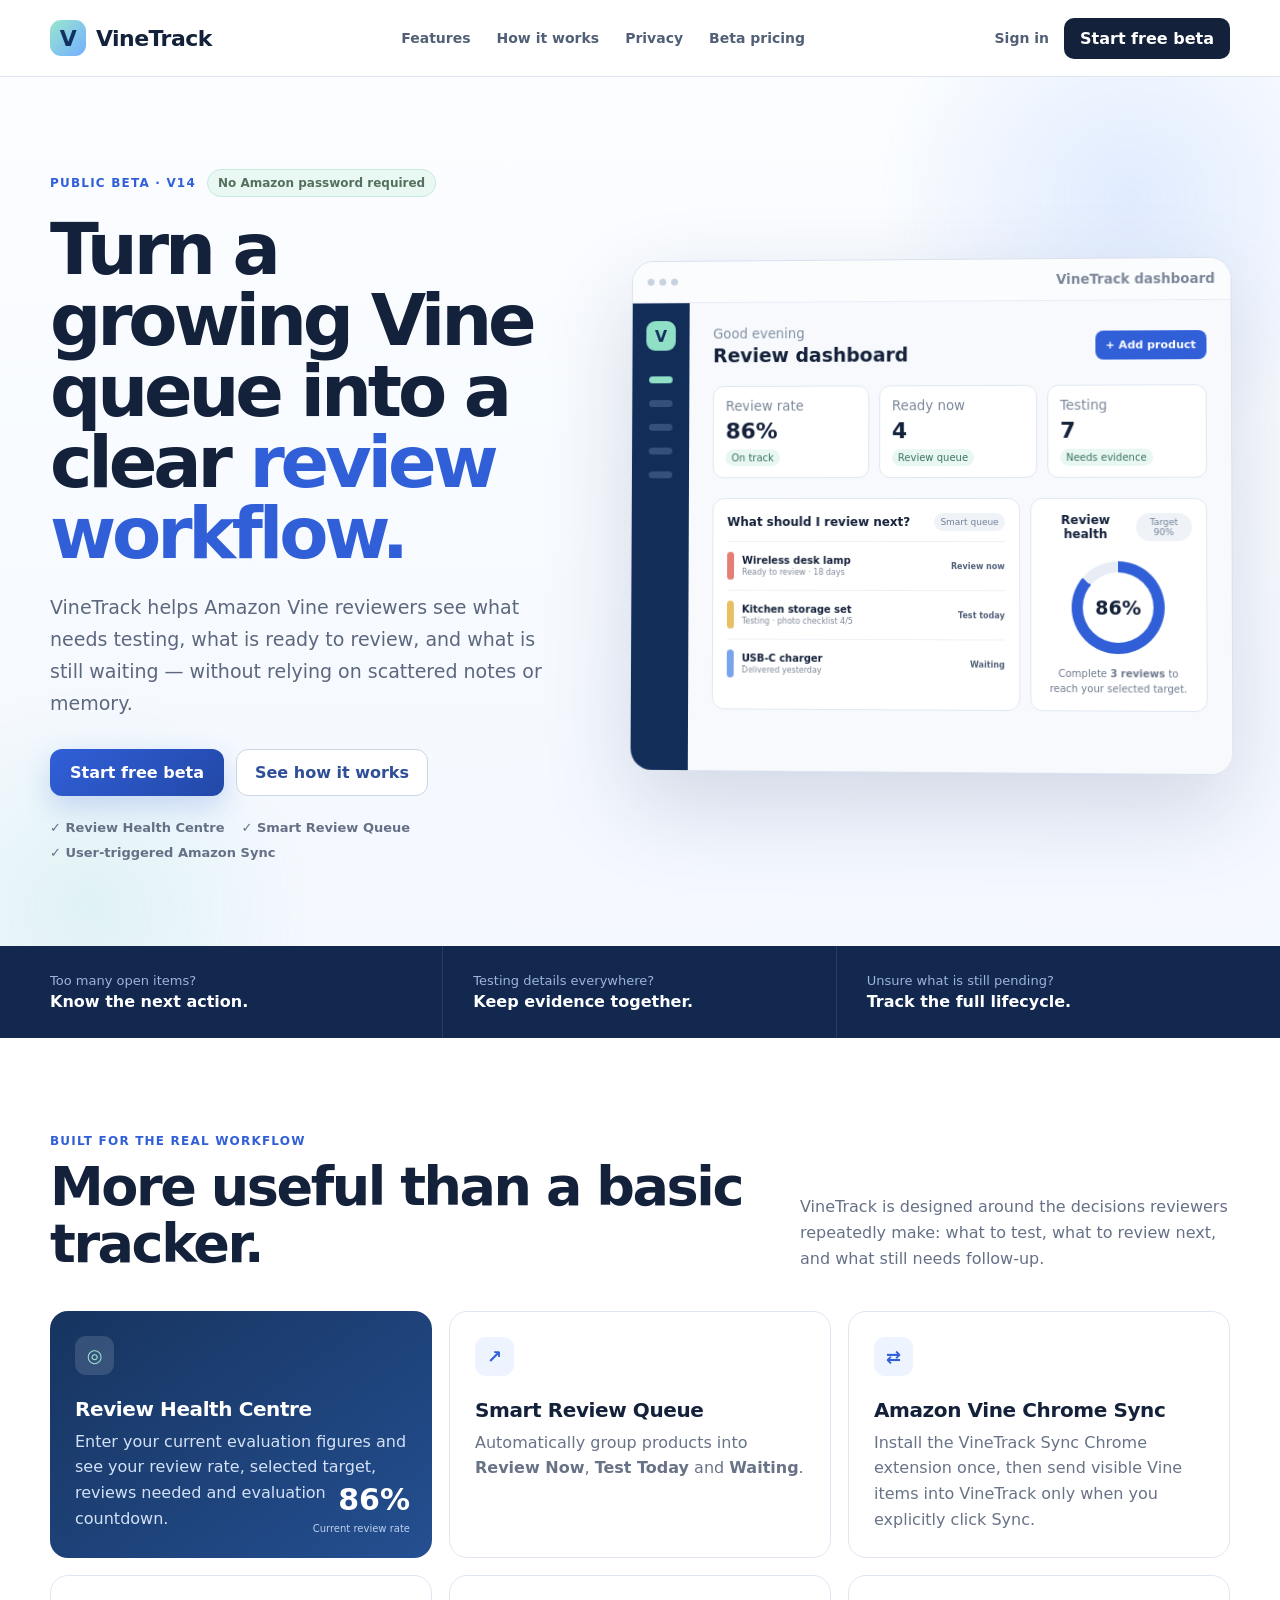
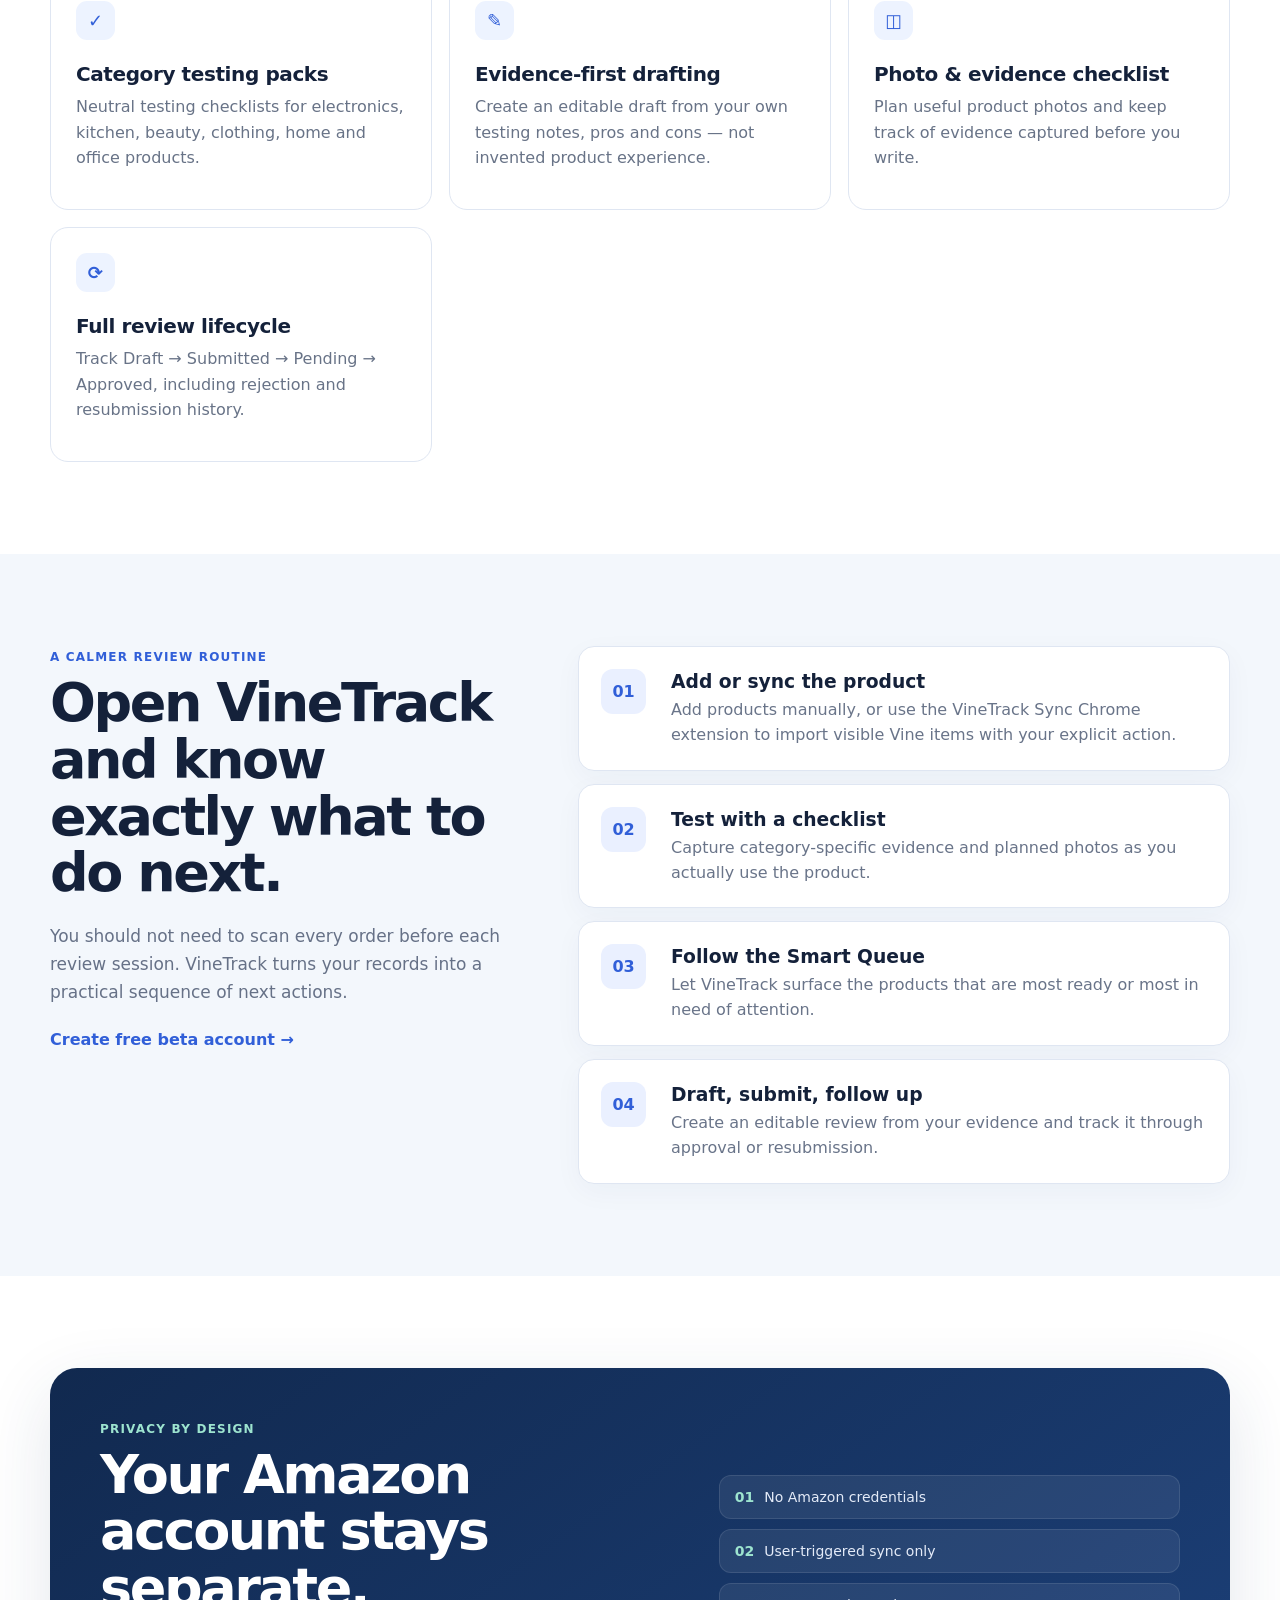
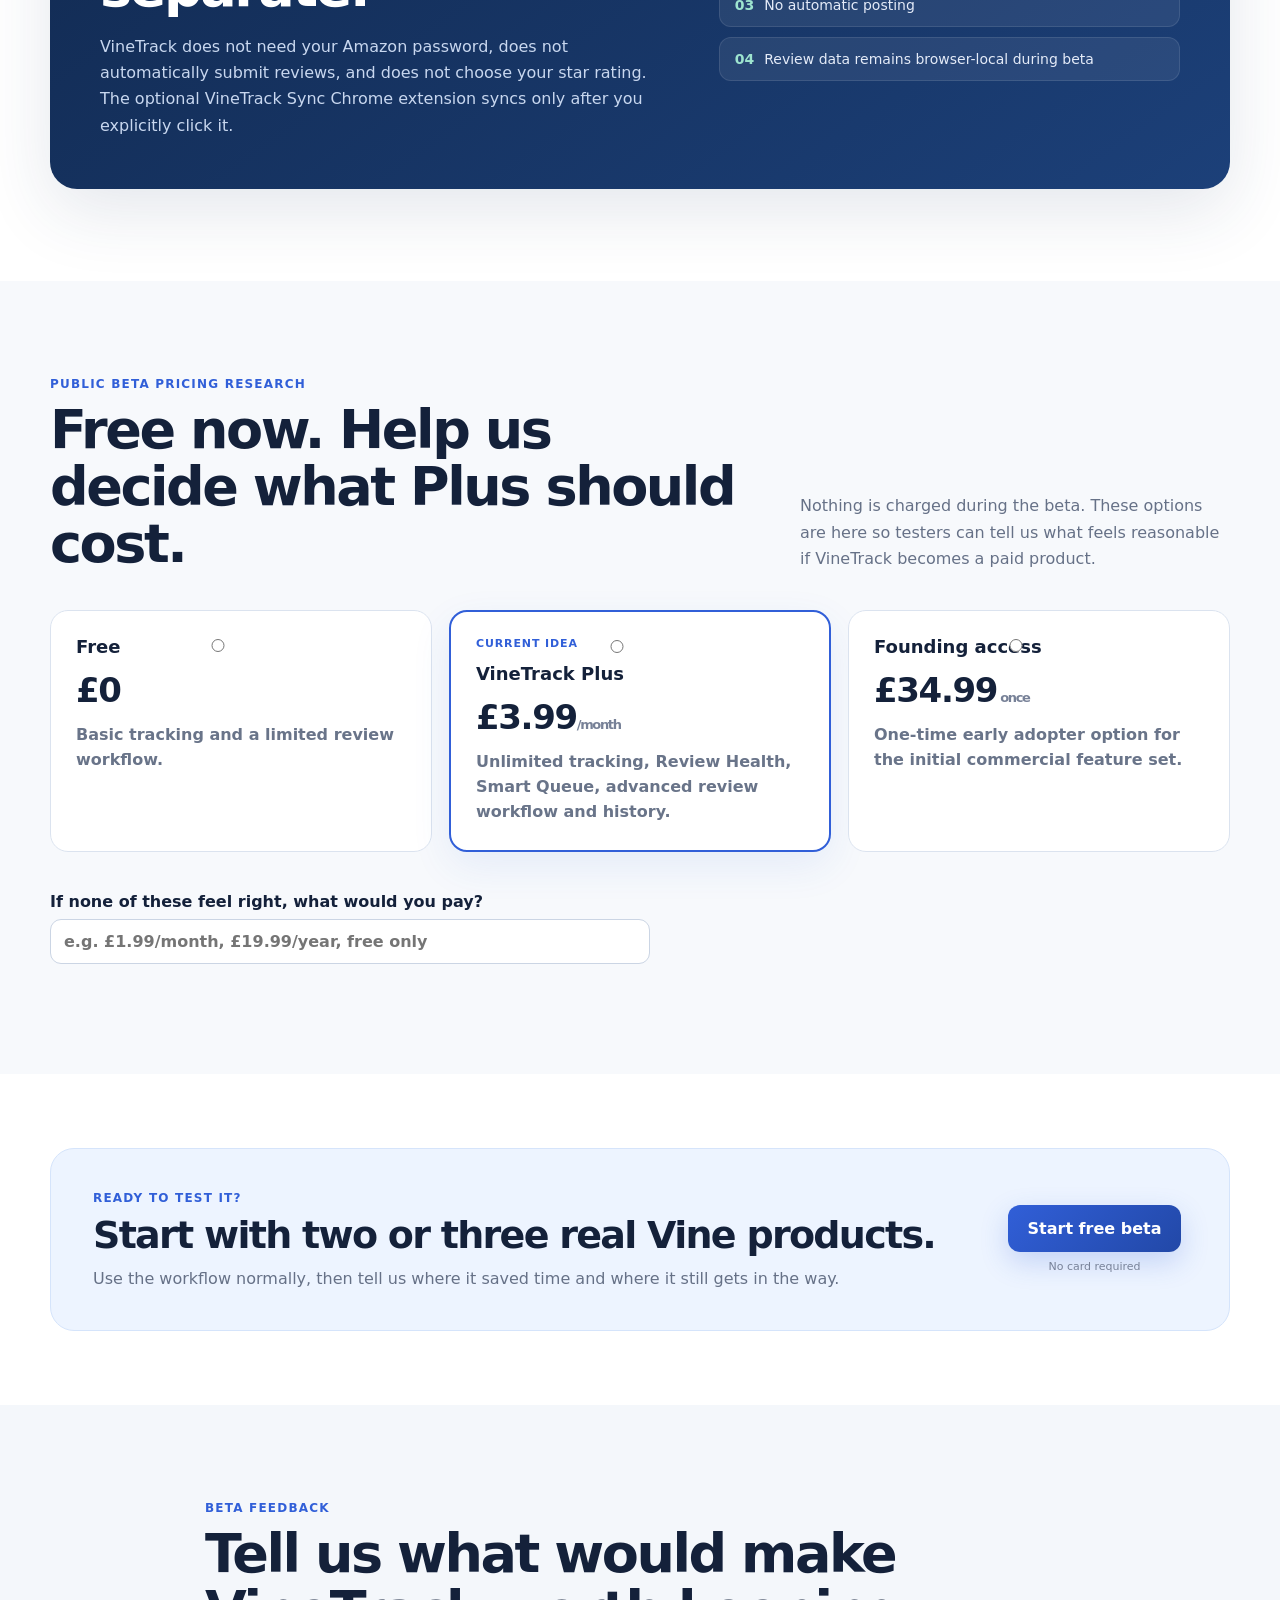
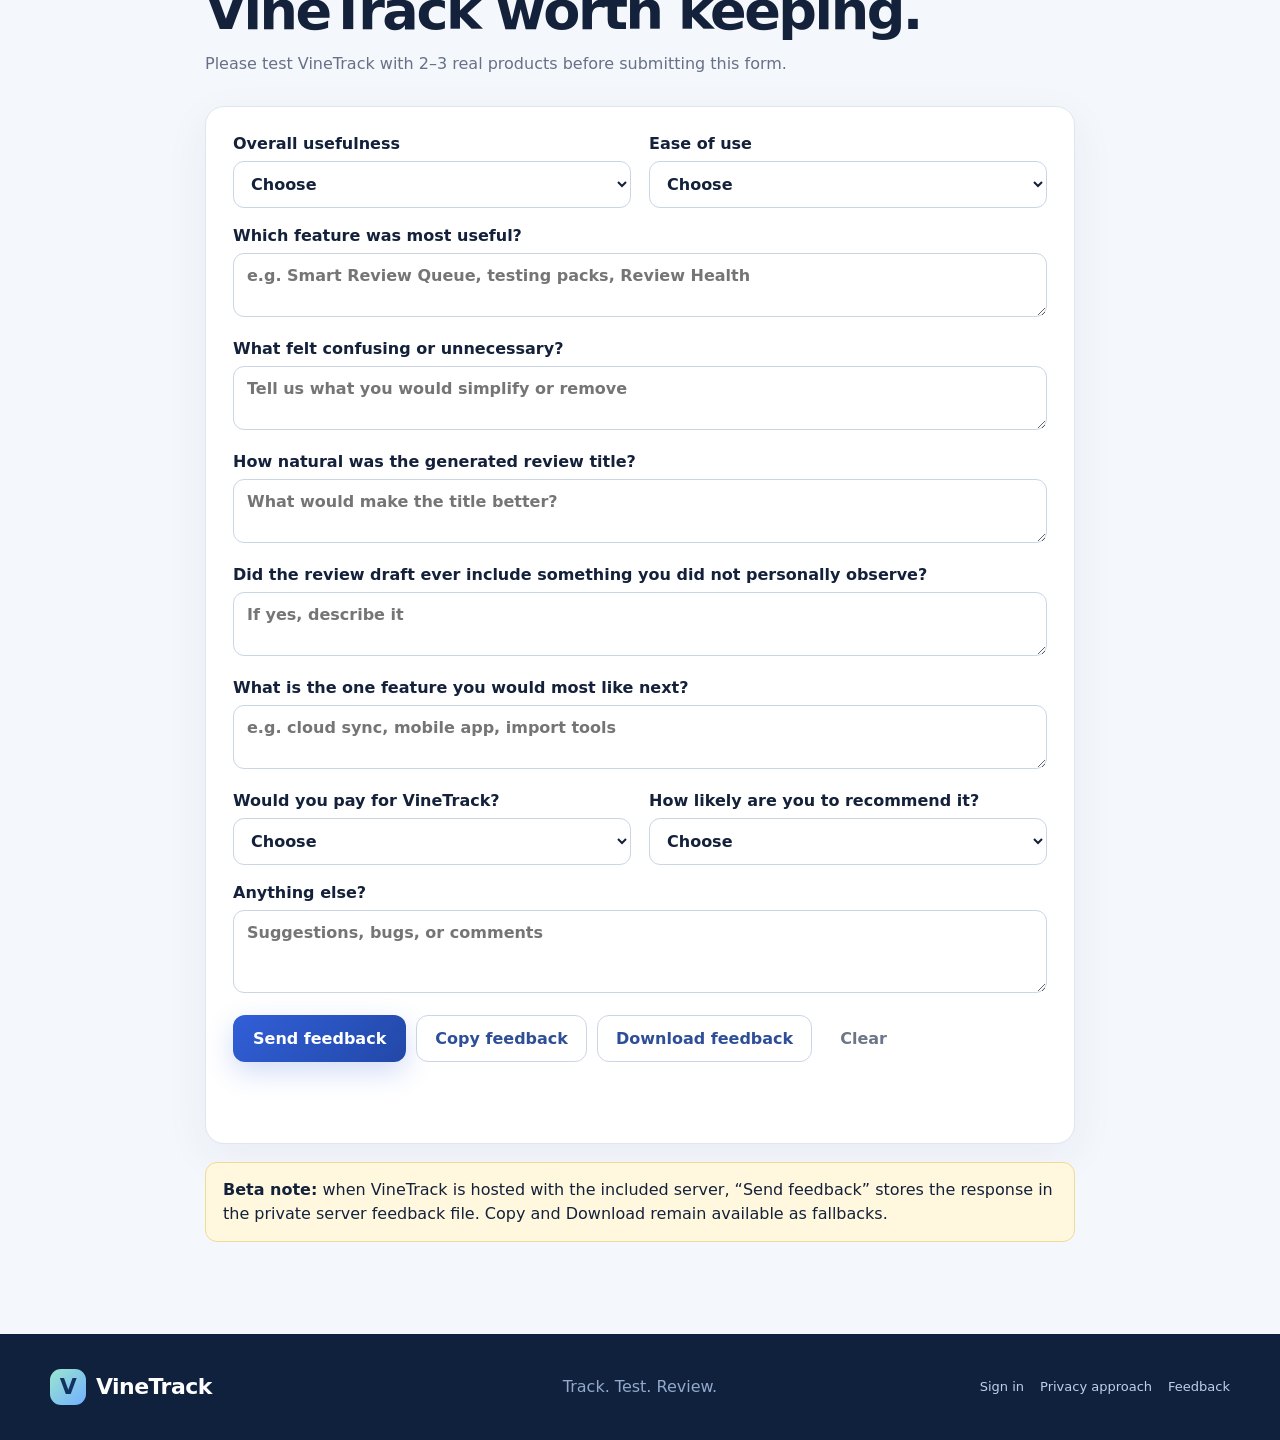
==== index.html @ eb15764d "Add files via upload" ====
<!doctype html>
<html lang="en">
<head>
  <meta charset="utf-8" />
  <meta name="viewport" content="width=device-width, initial-scale=1" />
  <meta name="description" content="VineTrack helps Amazon Vine reviewers organise products, testing, review health, drafting and submission follow-up." />
  <title>VineTrack · Track. Test. Review.</title>
  <link rel="stylesheet" href="landing.css" />
</head>
<body>
<header class="site-header">
  <div class="wrap nav-wrap">
    <a class="brand" href="#top" aria-label="VineTrack home"><span class="brand-mark">V</span><span>VineTrack</span></a>
    <nav aria-label="Main navigation">
      <a href="#features">Features</a>
      <a href="#workflow">How it works</a>
      <a href="#privacy">Privacy</a>
      <a href="#pricing">Beta pricing</a>
    </nav>
    <div class="nav-actions">
      <a id="signinLink" class="text-link" href="login.html">Sign in</a>
      <a id="headerCta" class="small-cta" href="login.html?mode=register">Start free beta</a>
    </div>
  </div>
</header>

<main id="top">
  <section class="hero">
    <div class="hero-glow hero-glow-one"></div><div class="hero-glow hero-glow-two"></div>
    <div class="wrap hero-grid">
      <div class="hero-copy">
        <div class="hero-badges"><span class="eyebrow">Public beta · v14</span><span class="quiet-badge">No Amazon password required</span></div>
        <h1>Turn a growing Vine queue into a clear <span>review workflow.</span></h1>
        <p class="lead">VineTrack helps Amazon Vine reviewers see what needs testing, what is ready to review, and what is still waiting — without relying on scattered notes or memory.</p>
        <div class="hero-actions">
          <a id="heroCta" class="primary" href="login.html?mode=register">Start free beta</a>
          <a class="secondary" href="#workflow">See how it works</a>
        </div>
        <div class="trust-row"><span>✓ Review Health Centre</span><span>✓ Smart Review Queue</span><span>✓ User-triggered Amazon Sync</span></div>
      </div>

      <div class="product-preview" aria-label="VineTrack dashboard preview">
        <div class="preview-topbar"><div><span class="preview-dot"></span><span class="preview-dot"></span><span class="preview-dot"></span></div><small>VineTrack dashboard</small></div>
        <div class="preview-body">
          <div class="preview-sidebar">
            <div class="mini-logo">V</div>
            <span class="active"></span><span></span><span></span><span></span><span></span>
          </div>
          <div class="preview-main">
            <div class="preview-heading"><div><small>Good evening</small><strong>Review dashboard</strong></div><span class="preview-button">+ Add product</span></div>
            <div class="preview-kpis"><div><small>Review rate</small><strong>86%</strong><em>On track</em></div><div><small>Ready now</small><strong>4</strong><em>Review queue</em></div><div><small>Testing</small><strong>7</strong><em>Needs evidence</em></div></div>
            <div class="preview-grid">
              <div class="preview-panel"><div class="panel-title"><strong>What should I review next?</strong><span>Smart queue</span></div><div class="queue-row"><i class="q-red"></i><p><b>Wireless desk lamp</b><small>Ready to review · 18 days</small></p><em>Review now</em></div><div class="queue-row"><i class="q-gold"></i><p><b>Kitchen storage set</b><small>Testing · photo checklist 4/5</small></p><em>Test today</em></div><div class="queue-row"><i class="q-blue"></i><p><b>USB-C charger</b><small>Delivered yesterday</small></p><em>Waiting</em></div></div>
              <div class="preview-panel health-mini"><div class="panel-title"><strong>Review health</strong><span>Target 90%</span></div><div class="ring"><span>86%</span></div><p>Complete <b>3 reviews</b> to reach your selected target.</p></div>
            </div>
          </div>
        </div>
      </div>
    </div>
  </section>

  <section class="problem-strip">
    <div class="wrap problem-grid">
      <div><span>Too many open items?</span><strong>Know the next action.</strong></div>
      <div><span>Testing details everywhere?</span><strong>Keep evidence together.</strong></div>
      <div><span>Unsure what is still pending?</span><strong>Track the full lifecycle.</strong></div>
    </div>
  </section>

  <section id="features" class="section">
    <div class="wrap">
      <div class="section-heading"><div><span class="eyebrow">Built for the real workflow</span><h2>More useful than a basic tracker.</h2></div><p>VineTrack is designed around the decisions reviewers repeatedly make: what to test, what to review next, and what still needs follow-up.</p></div>
      <div class="feature-grid">
        <article class="feature-card featured"><span class="feature-icon">◎</span><h3>Review Health Centre</h3><p>Enter your current evaluation figures and see your review rate, selected target, reviews needed and evaluation countdown.</p><div class="feature-metric"><strong>86%</strong><span>Current review rate</span></div></article>
        <article class="feature-card"><span class="feature-icon">↗</span><h3>Smart Review Queue</h3><p>Automatically group products into <b>Review Now</b>, <b>Test Today</b> and <b>Waiting</b>.</p></article>
        <article class="feature-card"><span class="feature-icon">⇄</span><h3>Amazon Vine Chrome Sync</h3><p>Install the VineTrack Sync Chrome extension once, then send visible Vine items into VineTrack only when you explicitly click Sync.</p></article>
        <article class="feature-card"><span class="feature-icon">✓</span><h3>Category testing packs</h3><p>Neutral testing checklists for electronics, kitchen, beauty, clothing, home and office products.</p></article>
        <article class="feature-card"><span class="feature-icon">✎</span><h3>Evidence-first drafting</h3><p>Create an editable draft from your own testing notes, pros and cons — not invented product experience.</p></article>
        <article class="feature-card"><span class="feature-icon">◫</span><h3>Photo & evidence checklist</h3><p>Plan useful product photos and keep track of evidence captured before you write.</p></article>
        <article class="feature-card"><span class="feature-icon">⟳</span><h3>Full review lifecycle</h3><p>Track Draft → Submitted → Pending → Approved, including rejection and resubmission history.</p></article>
      </div>
    </div>
  </section>

  <section id="workflow" class="section workflow-section">
    <div class="wrap workflow-grid">
      <div class="workflow-copy"><span class="eyebrow">A calmer review routine</span><h2>Open VineTrack and know exactly what to do next.</h2><p>You should not need to scan every order before each review session. VineTrack turns your records into a practical sequence of next actions.</p><a class="inline-cta" href="login.html?mode=register">Create free beta account →</a></div>
      <div class="steps">
        <article><span>01</span><div><h3>Add or sync the product</h3><p>Add products manually, or use the VineTrack Sync Chrome extension to import visible Vine items with your explicit action.</p></div></article>
        <article><span>02</span><div><h3>Test with a checklist</h3><p>Capture category-specific evidence and planned photos as you actually use the product.</p></div></article>
        <article><span>03</span><div><h3>Follow the Smart Queue</h3><p>Let VineTrack surface the products that are most ready or most in need of attention.</p></div></article>
        <article><span>04</span><div><h3>Draft, submit, follow up</h3><p>Create an editable review from your evidence and track it through approval or resubmission.</p></div></article>
      </div>
    </div>
  </section>

  <section id="privacy" class="section privacy-section">
    <div class="wrap privacy-card">
      <div><span class="eyebrow">Privacy by design</span><h2>Your Amazon account stays separate.</h2><p>VineTrack does not need your Amazon password, does not automatically submit reviews, and does not choose your star rating. The optional VineTrack Sync Chrome extension syncs only after you explicitly click it.</p></div>
      <div class="privacy-points"><span><b>01</b>No Amazon credentials</span><span><b>02</b>User-triggered sync only</span><span><b>03</b>No automatic posting</span><span><b>04</b>Review data remains browser-local during beta</span></div>
    </div>
  </section>

  <section id="pricing" class="section pricing-section">
    <div class="wrap">
      <div class="section-heading"><div><span class="eyebrow">Public beta pricing research</span><h2>Free now. Help us decide what Plus should cost.</h2></div><p>Nothing is charged during the beta. These options are here so testers can tell us what feels reasonable if VineTrack becomes a paid product.</p></div>
      <div class="pricing-grid">
        <label class="price-card"><input type="radio" name="priceChoice" value="Free plan only"><span class="plan-name">Free</span><strong>£0</strong><p>Basic tracking and a limited review workflow.</p></label>
        <label class="price-card recommended"><input type="radio" name="priceChoice" value="Plus £3.99/month or £34.99/year"><em>Current idea</em><span class="plan-name">VineTrack Plus</span><strong>£3.99<small>/month</small></strong><p>Unlimited tracking, Review Health, Smart Queue, advanced review workflow and history.</p></label>
        <label class="price-card"><input type="radio" name="priceChoice" value="Early adopter lifetime £34.99"><span class="plan-name">Founding access</span><strong>£34.99<small> once</small></strong><p>One-time early adopter option for the initial commercial feature set.</p></label>
      </div>
      <label class="wide-field">If none of these feel right, what would you pay?<input id="customPrice" placeholder="e.g. £1.99/month, £19.99/year, free only" /></label>
    </div>
  </section>

  <section class="beta-cta">
    <div class="wrap beta-cta-card"><div><span class="eyebrow">Ready to test it?</span><h2>Start with two or three real Vine products.</h2><p>Use the workflow normally, then tell us where it saved time and where it still gets in the way.</p></div><div class="cta-stack"><a id="bottomCta" class="primary" href="login.html?mode=register">Start free beta</a><span>No card required</span></div></div>
  </section>

  <section id="feedback" class="section feedback-section">
    <div class="wrap form-wrap">
      <span class="eyebrow">Beta feedback</span>
      <h2>Tell us what would make VineTrack worth keeping.</h2>
      <p class="sub">Please test VineTrack with 2–3 real products before submitting this form.</p>
      <form id="feedbackForm">
        <div class="two-col">
          <label>Overall usefulness<select id="usefulness" required><option value="">Choose</option><option>5 - Extremely useful</option><option>4 - Very useful</option><option>3 - Useful</option><option>2 - Slightly useful</option><option>1 - Not useful</option></select></label>
          <label>Ease of use<select id="ease" required><option value="">Choose</option><option>5 - Very easy</option><option>4 - Easy</option><option>3 - Okay</option><option>2 - Difficult</option><option>1 - Very difficult</option></select></label>
        </div>
        <label>Which feature was most useful?<textarea id="mostUseful" rows="2" placeholder="e.g. Smart Review Queue, testing packs, Review Health"></textarea></label>
        <label>What felt confusing or unnecessary?<textarea id="confusing" rows="2" placeholder="Tell us what you would simplify or remove"></textarea></label>
        <label>How natural was the generated review title?<textarea id="titleFeedback" rows="2" placeholder="What would make the title better?"></textarea></label>
        <label>Did the review draft ever include something you did not personally observe?<textarea id="accuracyFeedback" rows="2" placeholder="If yes, describe it"></textarea></label>
        <label>What is the one feature you would most like next?<textarea id="nextFeature" rows="2" placeholder="e.g. cloud sync, mobile app, import tools"></textarea></label>
        <div class="two-col"><label>Would you pay for VineTrack?<select id="wouldPay"><option value="">Choose</option><option>Yes</option><option>Maybe</option><option>No</option></select></label><label>How likely are you to recommend it?<select id="recommend"><option value="">Choose</option><option>10 - Extremely likely</option><option>9</option><option>8</option><option>7</option><option>6</option><option>5</option><option>4</option><option>3</option><option>2</option><option>1</option><option>0 - Not at all likely</option></select></label></div>
        <label>Anything else?<textarea id="anythingElse" rows="3" placeholder="Suggestions, bugs, or comments"></textarea></label>
        <div class="form-actions"><button type="button" id="sendFeedback" class="primary">Send feedback</button><button type="button" id="copyFeedback" class="secondary">Copy feedback</button><button type="button" id="downloadFeedback" class="secondary">Download feedback</button><button type="reset" class="ghost">Clear</button></div>
        <p id="feedbackStatus" class="status"></p>
      </form>
      <div class="note"><strong>Beta note:</strong> when VineTrack is hosted with the included server, “Send feedback” stores the response in the private server feedback file. Copy and Download remain available as fallbacks.</div>
    </div>
  </section>
</main>

<footer><div class="wrap footer-grid"><div class="brand footer-brand"><span class="brand-mark">V</span><span>VineTrack</span></div><p>Track. Test. Review.</p><div><a href="login.html">Sign in</a><a href="#privacy">Privacy approach</a><a href="#feedback">Feedback</a></div></div></footer>
<script src="home.js"></script>
<script src="beta.js"></script>
</body>
</html>
---- landing.css ----
:root{--ink:#14213a;--muted:#667187;--blue:#315fd8;--blue2:#2248a7;--soft:#f5f8fd;--soft2:#edf3fb;--line:#dfe6f2;--mint:#77d1b6;--navy:#10284f;--white:#fff;--shadow:0 22px 70px rgba(31,56,102,.12)}*{box-sizing:border-box}html{scroll-behavior:smooth}body{margin:0;font-family:Inter,ui-sans-serif,system-ui,-apple-system,BlinkMacSystemFont,"Segoe UI",sans-serif;color:var(--ink);background:#fff}.wrap{width:min(1180px,calc(100% - 38px));margin:auto}.site-header{position:sticky;top:0;z-index:20;background:rgba(255,255,255,.9);backdrop-filter:blur(16px);border-bottom:1px solid rgba(219,227,239,.9)}.nav-wrap{height:76px;display:flex;align-items:center;justify-content:space-between;gap:28px}.brand{display:flex;align-items:center;gap:10px;text-decoration:none;color:var(--ink);font-size:22px;font-weight:900;letter-spacing:-.025em}.brand-mark{display:grid;place-items:center;width:36px;height:36px;border-radius:11px;background:linear-gradient(135deg,#9ae6cf,#72afff);color:#12325f;font-weight:900}.site-header nav{display:flex;align-items:center;gap:26px}.site-header nav a,.text-link{color:#526077;text-decoration:none;font-size:14px;font-weight:750}.nav-actions{display:flex;align-items:center;gap:15px}.small-cta,.primary,.secondary,.ghost,.inline-cta{font:inherit;text-decoration:none;font-weight:820;cursor:pointer}.small-cta{background:var(--ink);color:#fff;border-radius:10px;padding:11px 16px}.hero{position:relative;overflow:hidden;padding:92px 0 86px;background:linear-gradient(180deg,#fbfdff 0%,#f4f8ff 100%)}.hero-glow{position:absolute;border-radius:50%;filter:blur(2px);pointer-events:none}.hero-glow-one{width:520px;height:520px;background:radial-gradient(circle,rgba(105,155,255,.17),rgba(105,155,255,0) 68%);right:-110px;top:-140px}.hero-glow-two{width:440px;height:440px;background:radial-gradient(circle,rgba(91,207,173,.13),rgba(91,207,173,0) 70%);left:-130px;bottom:-180px}.hero-grid{display:grid;grid-template-columns:.92fr 1.08fr;gap:66px;align-items:center;position:relative}.hero-badges{display:flex;align-items:center;gap:11px;flex-wrap:wrap}.eyebrow{display:inline-block;color:var(--blue);font-weight:900;letter-spacing:.1em;text-transform:uppercase;font-size:12px}.quiet-badge{font-size:12px;font-weight:750;color:#54705f;background:#eaf8f3;border:1px solid #c6eadf;border-radius:999px;padding:6px 10px}.hero h1{font-size:clamp(48px,5.6vw,78px);line-height:.99;letter-spacing:-.058em;margin:17px 0 23px;max-width:760px}.hero h1 span{color:var(--blue)}.lead{font-size:19px;line-height:1.68;color:#5c687d;max-width:680px;margin:0}.hero-actions{display:flex;gap:12px;margin:30px 0 24px}.primary{display:inline-flex;align-items:center;justify-content:center;background:linear-gradient(135deg,var(--blue),var(--blue2));color:#fff;border:0;border-radius:12px;padding:14px 20px;box-shadow:0 10px 28px rgba(49,95,216,.22)}.secondary{display:inline-flex;align-items:center;justify-content:center;border:1px solid #cbd5e5;border-radius:12px;padding:13px 18px;color:#2e4f98;background:#fff}.ghost{border:0;background:transparent;color:#6d7688;padding:13px 18px}.trust-row{display:flex;flex-wrap:wrap;gap:10px 17px;color:#657086;font-size:13px;font-weight:680}.product-preview{background:#fff;border:1px solid #d9e1ee;border-radius:22px;box-shadow:0 34px 90px rgba(31,56,102,.17);overflow:hidden;transform:perspective(1200px) rotateY(-2deg) rotateX(1deg)}.preview-topbar{height:42px;display:flex;align-items:center;justify-content:space-between;padding:0 15px;border-bottom:1px solid #e8edf5;background:#fbfcfe}.preview-topbar>div{display:flex;gap:5px}.preview-dot{width:7px;height:7px;border-radius:50%;background:#c8d1de}.preview-topbar small{color:#7c8799;font-weight:700}.preview-body{display:grid;grid-template-columns:58px 1fr;min-height:470px}.preview-sidebar{background:#132d59;padding:18px 12px;display:flex;flex-direction:column;align-items:center;gap:17px}.mini-logo{width:30px;height:30px;border-radius:9px;display:grid;place-items:center;background:#8fe0c7;color:#15305c;font-weight:900;margin-bottom:9px}.preview-sidebar span{width:24px;height:7px;border-radius:999px;background:#34507b}.preview-sidebar span.active{background:#8fe0c7}.preview-main{padding:24px;background:#f7f9fc}.preview-heading{display:flex;align-items:center;justify-content:space-between;gap:15px}.preview-heading>div{display:flex;flex-direction:column}.preview-heading small{color:#8290a4}.preview-heading strong{font-size:19px;margin-top:3px}.preview-button{font-size:11px;color:#fff;background:#315fd8;padding:8px 10px;border-radius:8px;font-weight:800}.preview-kpis{display:grid;grid-template-columns:repeat(3,1fr);gap:10px;margin:20px 0}.preview-kpis>div{background:#fff;border:1px solid #e1e7f1;border-radius:11px;padding:12px}.preview-kpis small{color:#7b8799;display:block}.preview-kpis strong{font-size:22px;display:block;margin:5px 0 3px}.preview-kpis em{font-style:normal;font-size:10px;color:#39725f;background:#e8f7f2;border-radius:999px;padding:3px 6px}.preview-grid{display:grid;grid-template-columns:1.5fr .85fr;gap:10px}.preview-panel{background:#fff;border:1px solid #e1e7f1;border-radius:12px;padding:14px}.panel-title{display:flex;justify-content:space-between;align-items:center;gap:10px;margin-bottom:10px}.panel-title strong{font-size:12px}.panel-title span{font-size:9px;color:#718096;background:#eff3f8;border-radius:999px;padding:4px 6px}.queue-row{display:grid;grid-template-columns:7px 1fr auto;gap:8px;align-items:center;border-top:1px solid #edf1f6;padding:10px 0}.queue-row i{width:7px;height:28px;border-radius:99px}.q-red{background:#e57e75}.q-gold{background:#e8bf61}.q-blue{background:#78a4ee}.queue-row p{margin:0;display:flex;flex-direction:column;gap:2px}.queue-row b{font-size:10px}.queue-row small{font-size:8px;color:#7d8797}.queue-row>em{font-size:8px;font-style:normal;font-weight:800;color:#52617b}.health-mini{text-align:center}.ring{width:92px;height:92px;border-radius:50%;margin:20px auto 13px;background:conic-gradient(#315fd8 0 86%,#e8edf5 86% 100%);position:relative;display:grid;place-items:center}.ring:after{content:"";position:absolute;width:70px;height:70px;background:#fff;border-radius:50%}.ring span{position:relative;z-index:1;font-weight:900;font-size:19px}.health-mini p{font-size:10px;line-height:1.45;color:#6f7a8e;margin:0}.problem-strip{background:#12284f;color:#fff}.problem-grid{display:grid;grid-template-columns:repeat(3,1fr)}.problem-grid>div{padding:27px 30px;border-right:1px solid rgba(255,255,255,.1);display:flex;flex-direction:column;gap:4px}.problem-grid>div:first-child{padding-left:0}.problem-grid>div:last-child{border-right:0}.problem-grid span{color:#9eb4d6;font-size:13px}.problem-grid strong{font-size:16px}.section{padding:92px 0}.section-heading{display:grid;grid-template-columns:1fr minmax(300px,430px);gap:55px;align-items:end;margin-bottom:38px}.section-heading h2,.workflow-copy h2,.privacy-card h2,.beta-cta-card h2,.feedback-section h2{font-size:clamp(34px,4.5vw,54px);letter-spacing:-.045em;line-height:1.05;margin:10px 0 0}.section-heading p,.workflow-copy>p,.privacy-card p,.beta-cta-card p,.sub{color:var(--muted);line-height:1.65;margin:0}.feature-grid{display:grid;grid-template-columns:repeat(3,1fr);gap:17px}.feature-card{border:1px solid var(--line);border-radius:18px;padding:25px;background:#fff;min-height:235px;position:relative;overflow:hidden}.feature-card.featured{background:linear-gradient(145deg,#17345f,#244f91);color:#fff;border:0}.feature-card.featured p{color:#d3e1f6}.feature-icon{display:grid;place-items:center;width:39px;height:39px;border-radius:11px;background:#edf3ff;color:#315fd8;font-weight:900;font-size:18px}.featured .feature-icon{background:rgba(255,255,255,.13);color:#9ee3cf}.feature-card h3{font-size:20px;margin:22px 0 8px;letter-spacing:-.02em}.feature-card p{color:#687387;line-height:1.6;margin:0}.feature-metric{position:absolute;right:22px;bottom:22px;text-align:right}.feature-metric strong{display:block;font-size:30px}.feature-metric span{font-size:10px;color:#bfd1ed}.workflow-section{background:#f3f7fc}.workflow-grid{display:grid;grid-template-columns:.82fr 1.18fr;gap:75px;align-items:start}.workflow-copy{position:sticky;top:118px}.workflow-copy>p{margin-top:20px;font-size:17px}.inline-cta{display:inline-block;margin-top:24px;color:var(--blue)}.steps{display:grid;gap:13px}.steps article{display:grid;grid-template-columns:54px 1fr;gap:16px;background:#fff;border:1px solid #dfe6f2;border-radius:16px;padding:22px;box-shadow:0 8px 28px rgba(33,58,105,.04)}.steps article>span{display:grid;place-items:center;width:45px;height:45px;border-radius:12px;background:#eaf0ff;color:#315fd8;font-weight:900}.steps h3{margin:2px 0 6px}.steps p{margin:0;color:#697489;line-height:1.55}.privacy-section{background:#fff}.privacy-card{background:linear-gradient(145deg,#11294f,#1c4079);color:#fff;border-radius:27px;padding:50px;display:grid;grid-template-columns:1.1fr .9fr;gap:55px;box-shadow:var(--shadow)}.privacy-card .eyebrow{color:#9de4cf}.privacy-card p{color:#c8d7ef;margin-top:17px}.privacy-points{display:grid;gap:10px;align-content:center}.privacy-points span{background:rgba(255,255,255,.07);border:1px solid rgba(255,255,255,.1);border-radius:12px;padding:13px 15px;color:#e4ebf8;font-size:14px}.privacy-points b{color:#9de4cf;margin-right:10px}.pricing-section{background:#f7f9fc}.pricing-grid{display:grid;grid-template-columns:repeat(3,1fr);gap:17px}.price-card{position:relative;display:flex;flex-direction:column;gap:13px;border:1px solid #dbe3ef;background:#fff;border-radius:18px;padding:25px;cursor:pointer}.price-card input{position:absolute;right:20px;top:20px}.price-card.recommended{border:2px solid #315fd8;box-shadow:0 14px 40px rgba(49,95,216,.09)}.price-card em{font-style:normal;color:#315fd8;font-size:11px;font-weight:900;text-transform:uppercase;letter-spacing:.08em}.plan-name{font-size:18px;font-weight:850}.price-card strong{font-size:34px;letter-spacing:-.04em}.price-card strong small{font-size:13px;color:#778197}.price-card p{margin:0;color:#697489;line-height:1.55}.wide-field{display:block;margin-top:22px;max-width:600px;font-weight:750}.wide-field input,label input,label select,label textarea{width:100%;margin-top:8px;border:1px solid #cbd5e4;border-radius:11px;padding:12px 13px;font:inherit;background:#fff;color:var(--ink)}.beta-cta{padding:74px 0;background:#fff}.beta-cta-card{background:#edf4ff;border:1px solid #d5e4fb;border-radius:24px;padding:38px 42px;display:flex;align-items:center;justify-content:space-between;gap:35px}.beta-cta-card h2{font-size:38px}.beta-cta-card p{margin-top:10px}.cta-stack{display:flex;flex-direction:column;align-items:center;gap:8px;min-width:185px}.cta-stack span{font-size:11px;color:#778198}.feedback-section{background:#f4f7fb}.form-wrap{max-width:870px}.feedback-section h2{margin-bottom:12px}.form-wrap form{margin-top:28px;background:#fff;border:1px solid #dfe6f1;border-radius:19px;padding:27px;box-shadow:0 13px 45px rgba(49,74,128,.06)}label{display:block;font-weight:750;margin:0 0 18px}.two-col{display:grid;grid-template-columns:1fr 1fr;gap:18px}.form-actions{display:flex;gap:10px;flex-wrap:wrap;margin-top:8px}.note{margin-top:18px;padding:15px 17px;background:#fff8df;border:1px solid #efdb96;border-radius:12px;line-height:1.5}.status{min-height:22px;color:#3159bf;font-weight:750}footer{background:#10213e;color:#d8e3f3;padding:35px 0}.footer-grid{display:grid;grid-template-columns:1fr auto 1fr;align-items:center;gap:20px}.footer-brand{color:#fff}.footer-grid p{margin:0;color:#93a9c9;text-align:center}.footer-grid>div:last-child{display:flex;justify-content:flex-end;gap:16px;flex-wrap:wrap}.footer-grid a{color:#bfd0e8;text-decoration:none;font-size:13px}@media(max-width:980px){.site-header nav{display:none}.hero-grid,.workflow-grid,.privacy-card{grid-template-columns:1fr}.product-preview{transform:none}.workflow-copy{position:static}.section-heading{grid-template-columns:1fr;gap:16px}.feature-grid{grid-template-columns:repeat(2,1fr)}.preview-body{min-height:430px}.privacy-card{padding:38px}.problem-grid{grid-template-columns:1fr}.problem-grid>div{padding:18px 0;border-right:0;border-bottom:1px solid rgba(255,255,255,.1)}.problem-grid>div:last-child{border-bottom:0}.pricing-grid{grid-template-columns:1fr}.footer-grid{grid-template-columns:1fr;text-align:center}.footer-grid>div:last-child{justify-content:center}.footer-brand{justify-content:center}}@media(max-width:680px){.wrap{width:min(100% - 26px,1180px)}.nav-wrap{height:68px}.text-link{display:none}.small-cta{padding:10px 12px}.hero{padding:62px 0}.hero-grid{gap:38px}.hero h1{font-size:46px}.lead{font-size:17px}.hero-actions{flex-direction:column;align-items:stretch}.hero-actions a{text-align:center}.feature-grid{grid-template-columns:1fr}.section{padding:66px 0}.preview-body{grid-template-columns:42px 1fr;min-height:390px}.preview-sidebar{padding:14px 7px}.preview-main{padding:15px}.preview-grid{grid-template-columns:1fr}.health-mini{display:none}.preview-kpis>div:nth-child(3){display:none}.preview-kpis{grid-template-columns:1fr 1fr}.beta-cta-card{flex-direction:column;align-items:flex-start;padding:30px 24px}.cta-stack{align-items:flex-start}.two-col{grid-template-columns:1fr}.form-wrap form{padding:21px}.privacy-card{padding:28px 23px}.site-header .brand{font-size:20px}}
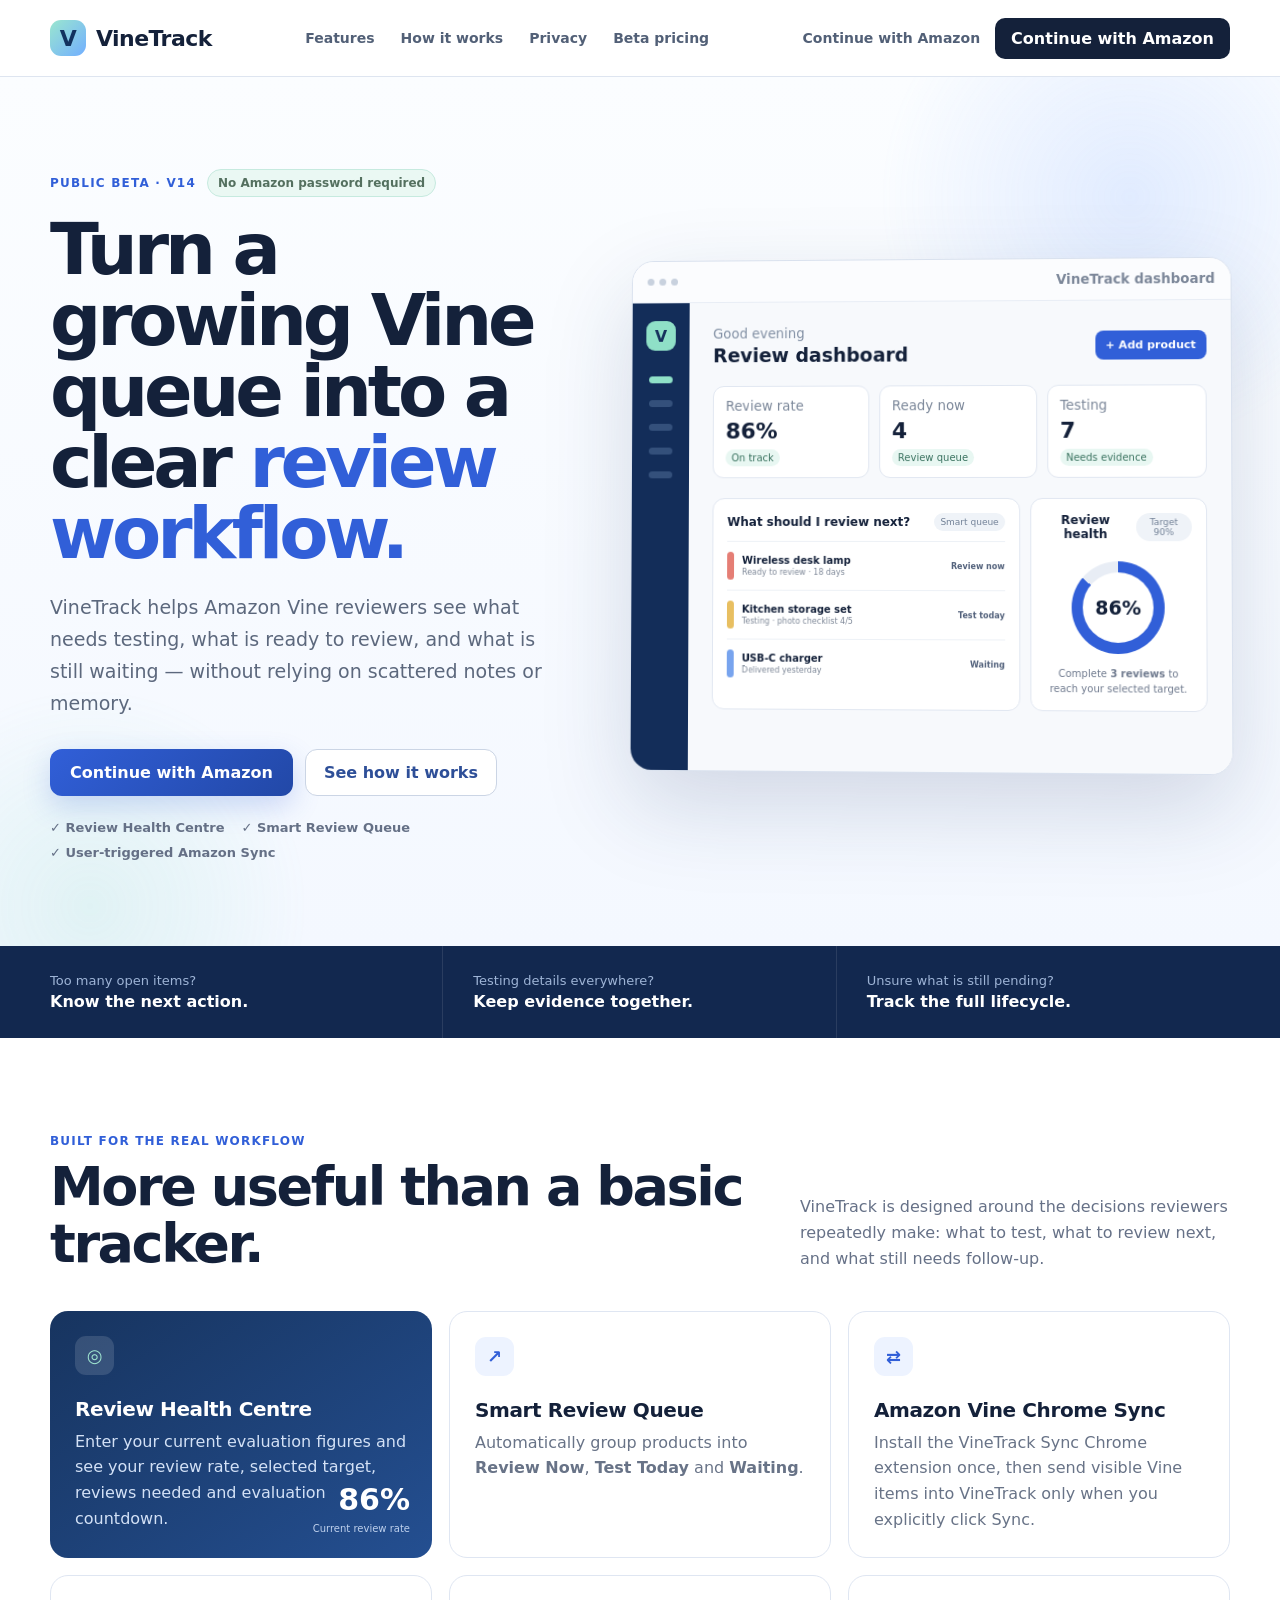
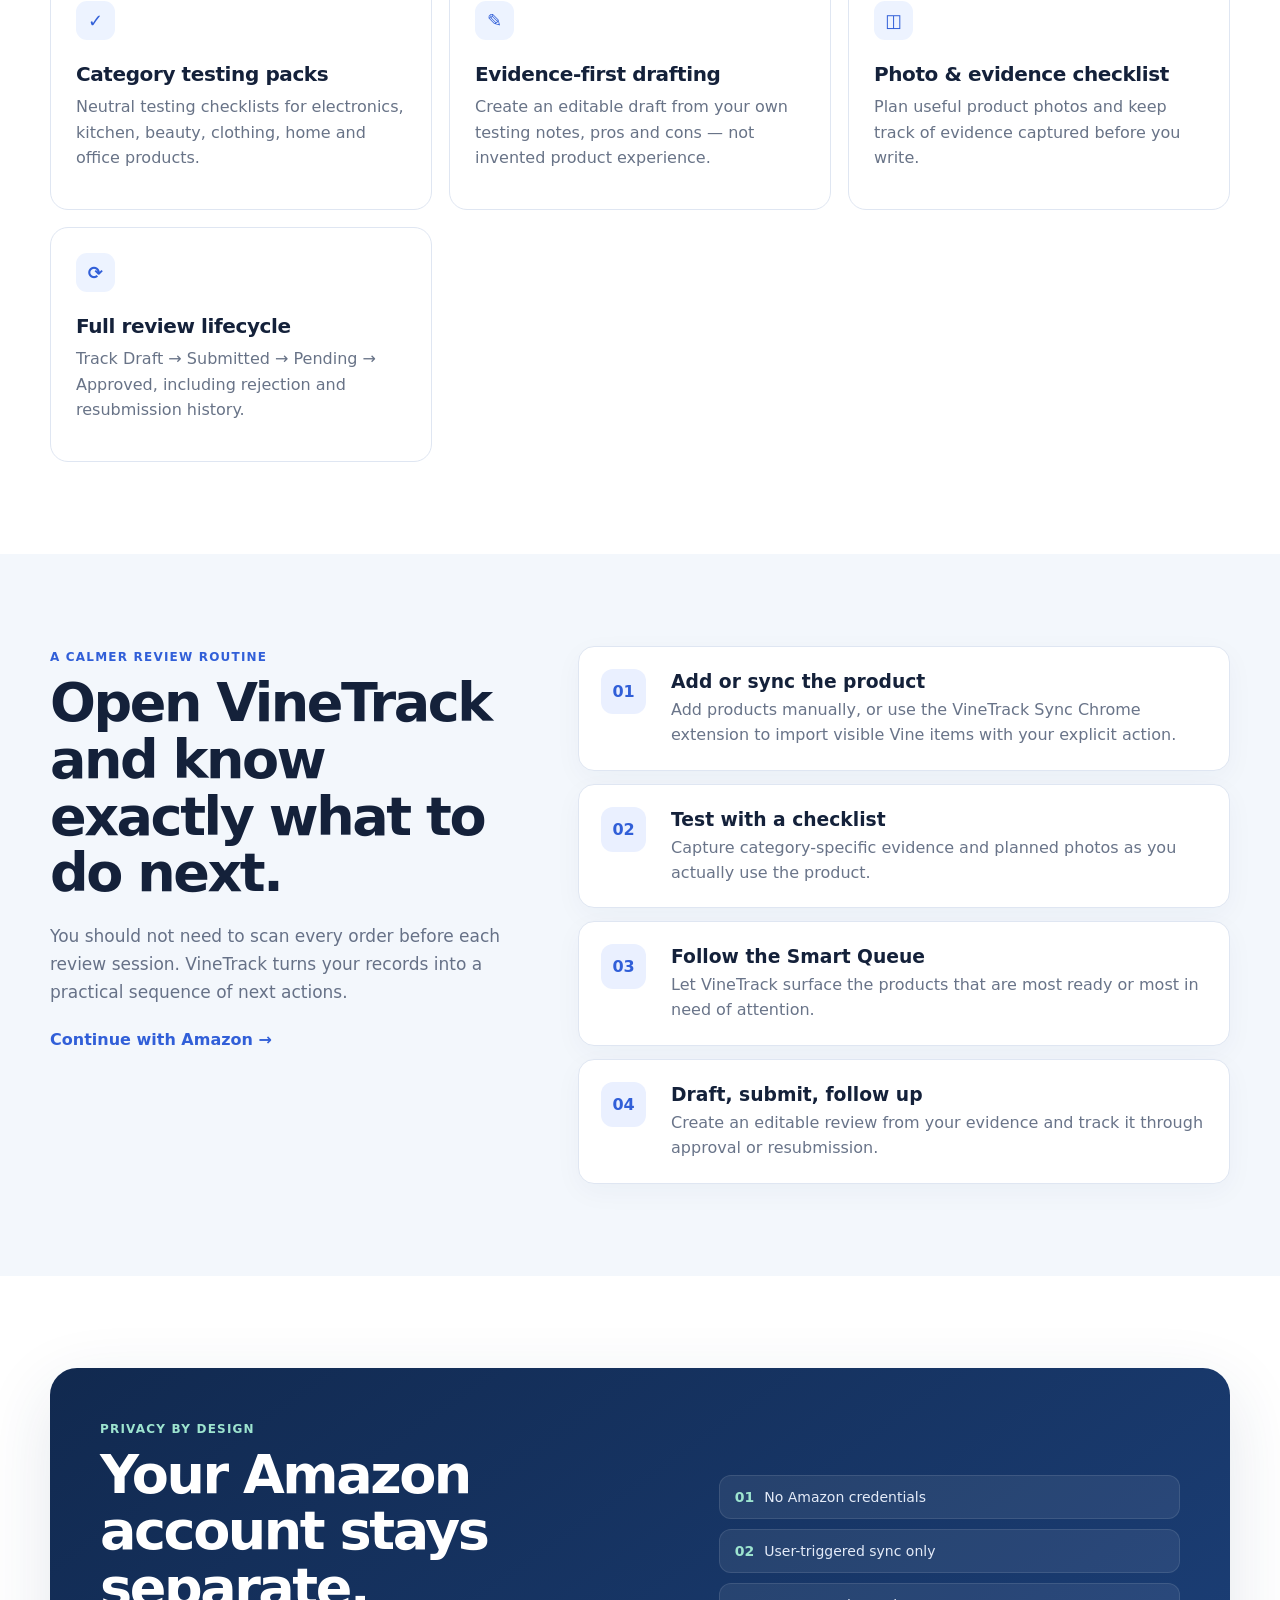
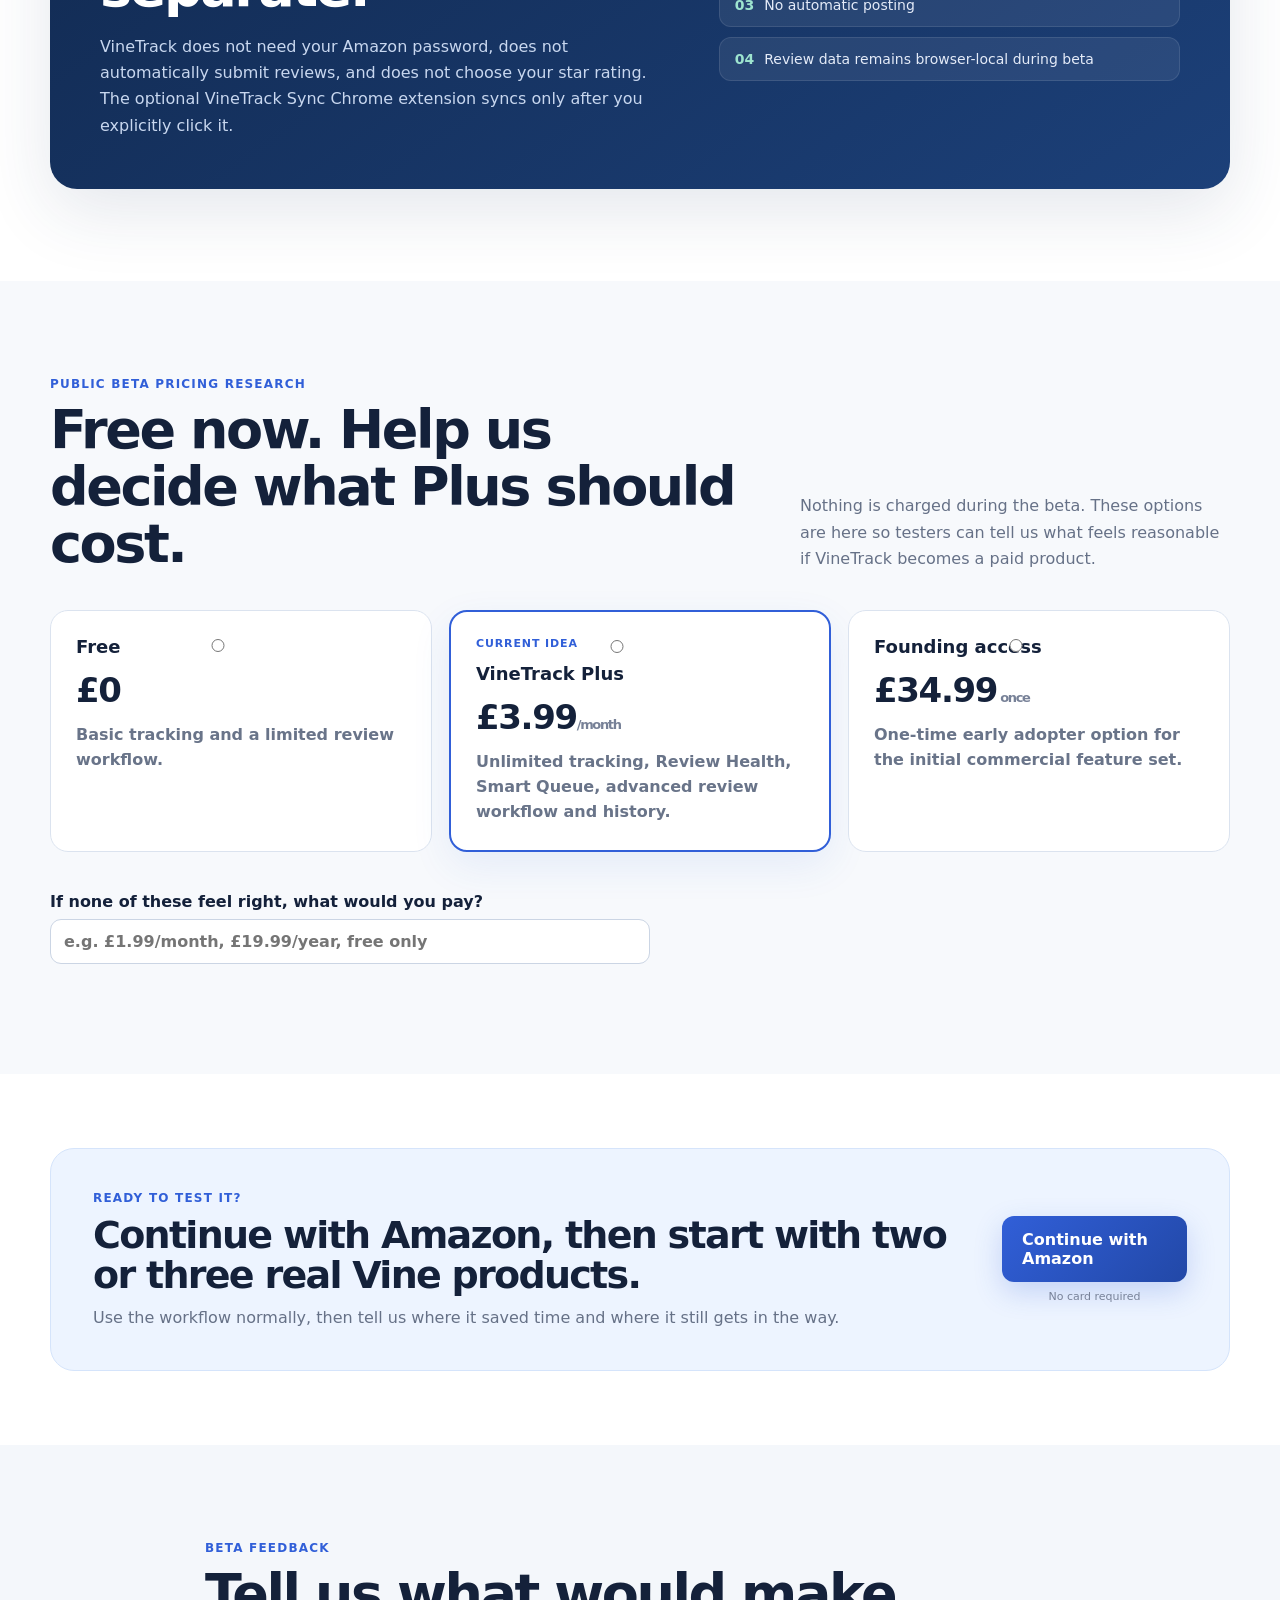
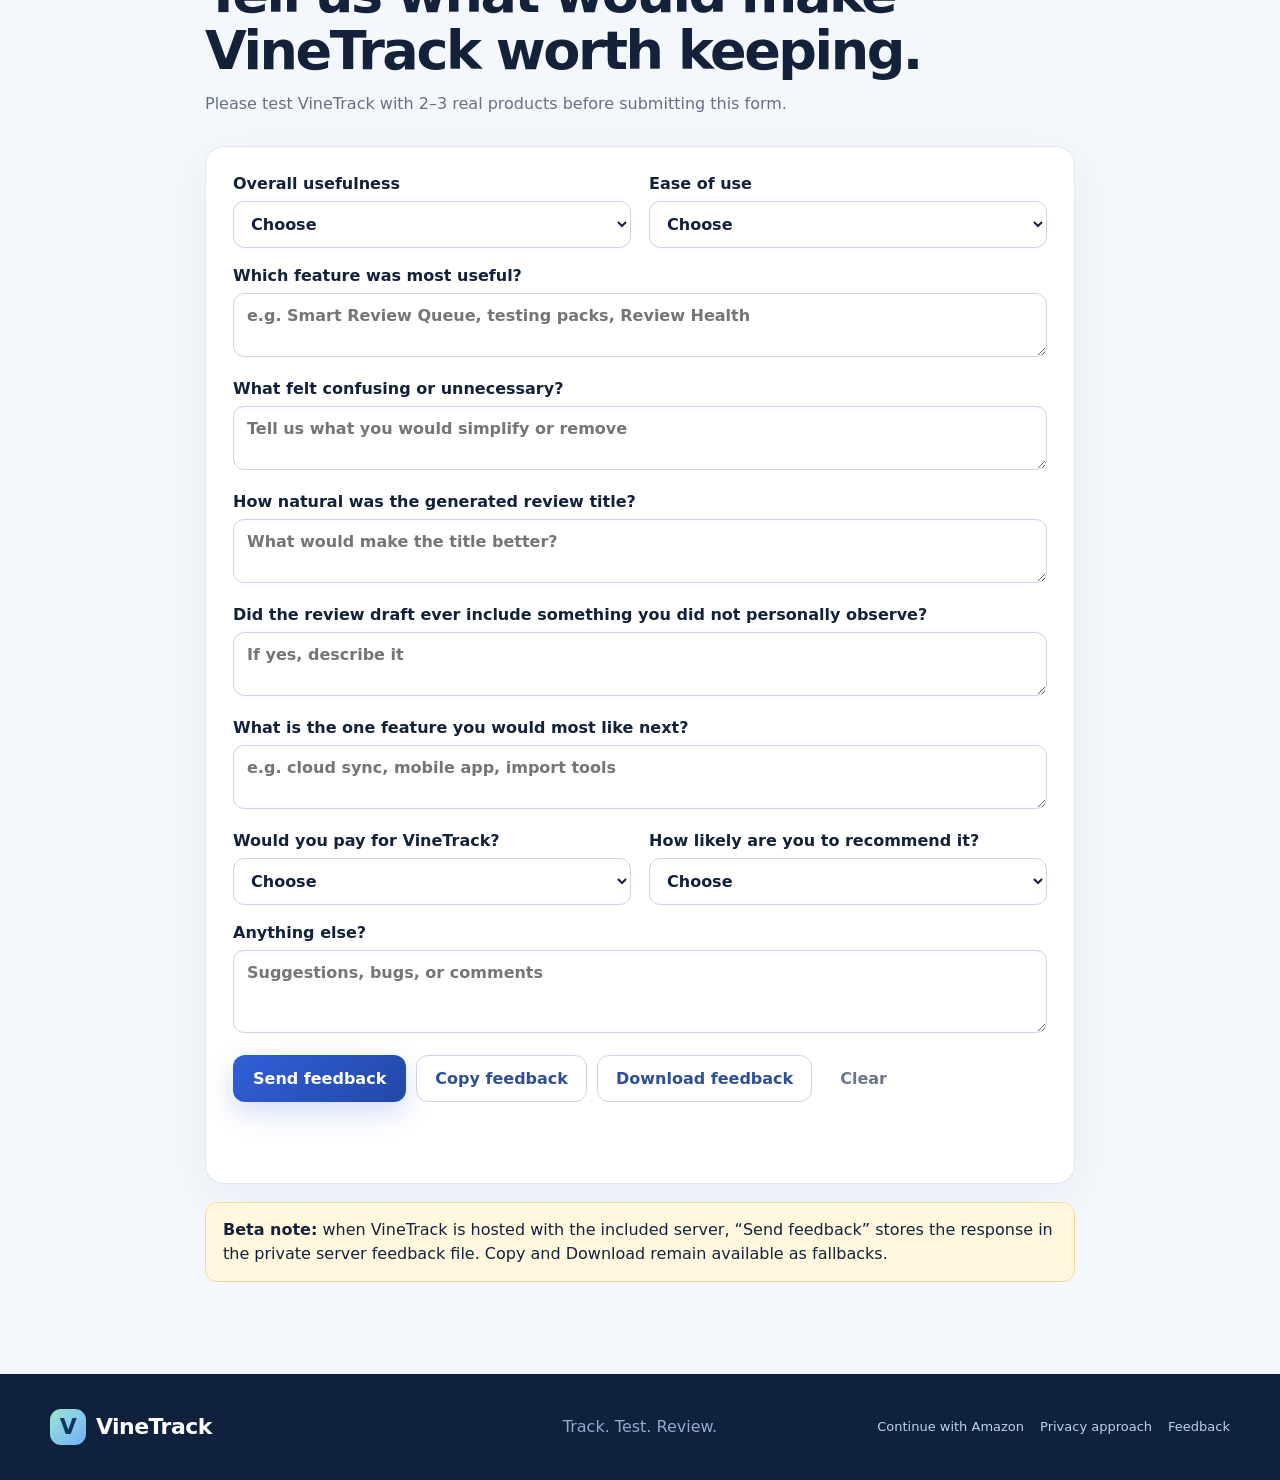
==== commit f6c148be: "Add files via upload" ====
--- a/index.html
+++ b/index.html
@@ -18,8 +18,8 @@
       <a href="#pricing">Beta pricing</a>
     </nav>
     <div class="nav-actions">
-      <a id="signinLink" class="text-link" href="login.html">Sign in</a>
-      <a id="headerCta" class="small-cta" href="login.html?mode=register">Start free beta</a>
+      <a id="signinLink" class="text-link" href="/auth/amazon?next=%2Fapp.html">Continue with Amazon</a>
+      <a id="headerCta" class="small-cta" href="/auth/amazon?next=%2Fapp.html">Continue with Amazon</a>
     </div>
   </div>
 </header>
@@ -33,7 +33,7 @@
         <h1>Turn a growing Vine queue into a clear <span>review workflow.</span></h1>
         <p class="lead">VineTrack helps Amazon Vine reviewers see what needs testing, what is ready to review, and what is still waiting — without relying on scattered notes or memory.</p>
         <div class="hero-actions">
-          <a id="heroCta" class="primary" href="login.html?mode=register">Start free beta</a>
+          <a id="heroCta" class="primary" href="/auth/amazon?next=%2Fapp.html">Continue with Amazon</a>
           <a class="secondary" href="#workflow">See how it works</a>
         </div>
         <div class="trust-row"><span>✓ Review Health Centre</span><span>✓ Smart Review Queue</span><span>✓ User-triggered Amazon Sync</span></div>
@@ -84,7 +84,7 @@
 
   <section id="workflow" class="section workflow-section">
     <div class="wrap workflow-grid">
-      <div class="workflow-copy"><span class="eyebrow">A calmer review routine</span><h2>Open VineTrack and know exactly what to do next.</h2><p>You should not need to scan every order before each review session. VineTrack turns your records into a practical sequence of next actions.</p><a class="inline-cta" href="login.html?mode=register">Create free beta account →</a></div>
+      <div class="workflow-copy"><span class="eyebrow">A calmer review routine</span><h2>Open VineTrack and know exactly what to do next.</h2><p>You should not need to scan every order before each review session. VineTrack turns your records into a practical sequence of next actions.</p><a class="inline-cta" href="/auth/amazon?next=%2Fapp.html">Continue with Amazon →</a></div>
       <div class="steps">
         <article><span>01</span><div><h3>Add or sync the product</h3><p>Add products manually, or use the VineTrack Sync Chrome extension to import visible Vine items with your explicit action.</p></div></article>
         <article><span>02</span><div><h3>Test with a checklist</h3><p>Capture category-specific evidence and planned photos as you actually use the product.</p></div></article>
@@ -114,7 +114,7 @@
   </section>
 
   <section class="beta-cta">
-    <div class="wrap beta-cta-card"><div><span class="eyebrow">Ready to test it?</span><h2>Start with two or three real Vine products.</h2><p>Use the workflow normally, then tell us where it saved time and where it still gets in the way.</p></div><div class="cta-stack"><a id="bottomCta" class="primary" href="login.html?mode=register">Start free beta</a><span>No card required</span></div></div>
+    <div class="wrap beta-cta-card"><div><span class="eyebrow">Ready to test it?</span><h2>Continue with Amazon, then start with two or three real Vine products.</h2><p>Use the workflow normally, then tell us where it saved time and where it still gets in the way.</p></div><div class="cta-stack"><a id="bottomCta" class="primary" href="/auth/amazon?next=%2Fapp.html">Continue with Amazon</a><span>No card required</span></div></div>
   </section>
 
   <section id="feedback" class="section feedback-section">
@@ -142,7 +142,7 @@
   </section>
 </main>
 
-<footer><div class="wrap footer-grid"><div class="brand footer-brand"><span class="brand-mark">V</span><span>VineTrack</span></div><p>Track. Test. Review.</p><div><a href="login.html">Sign in</a><a href="#privacy">Privacy approach</a><a href="#feedback">Feedback</a></div></div></footer>
+<footer><div class="wrap footer-grid"><div class="brand footer-brand"><span class="brand-mark">V</span><span>VineTrack</span></div><p>Track. Test. Review.</p><div><a href="/auth/amazon?next=%2Fapp.html">Continue with Amazon</a><a href="#privacy">Privacy approach</a><a href="#feedback">Feedback</a></div></div></footer>
 <script src="home.js"></script>
 <script src="beta.js"></script>
 </body>
